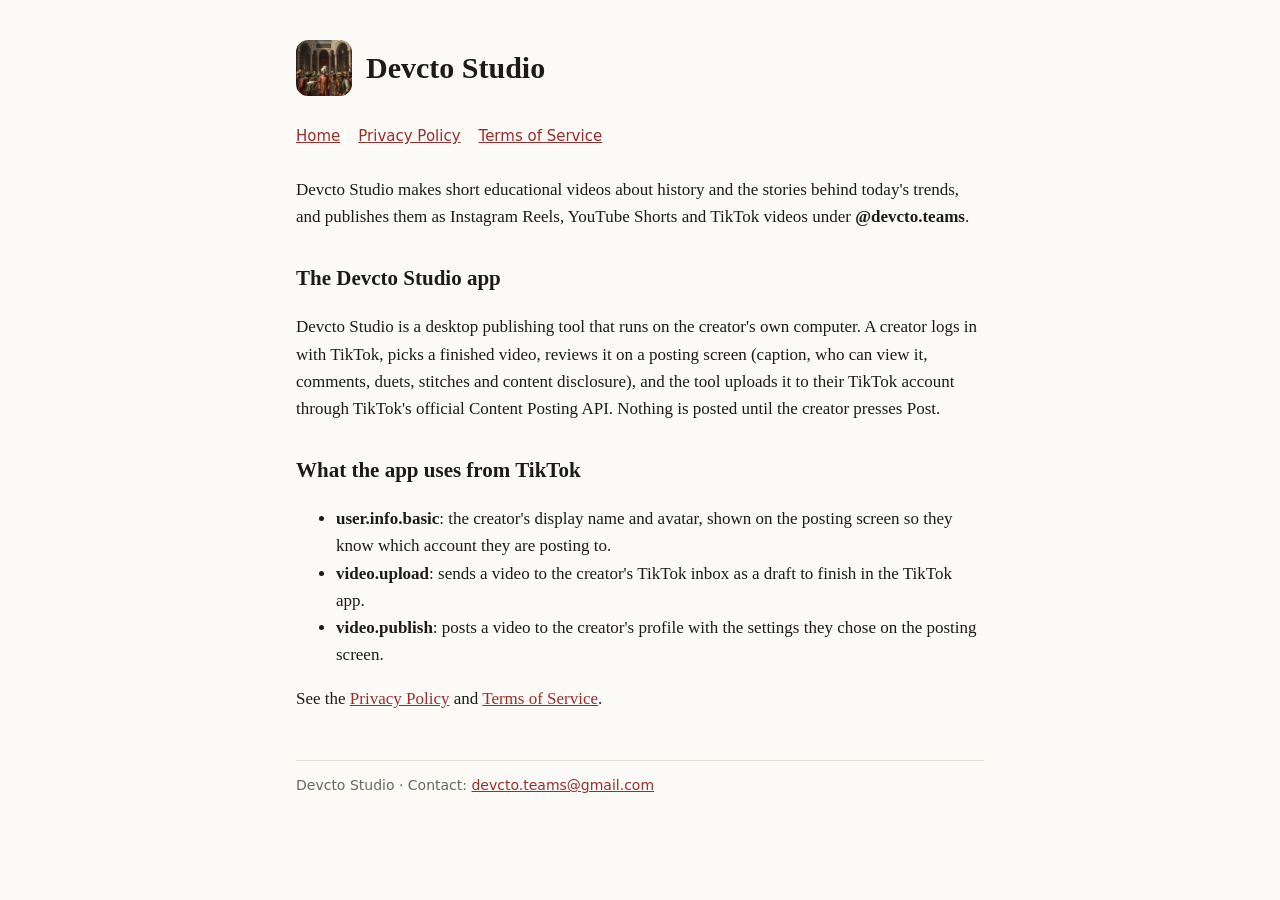
==== index.html @ e2c8f48f "Devcto Studio website: home, privacy policy, terms of service Co-Authored-By: Claude Opus 5.5 <norep" ====
<!doctype html><html lang="en"><head><meta charset="utf-8"><meta name="viewport" content="width=device-width,initial-scale=1"><title>Devcto Studio</title><link rel="stylesheet" href="/style.css"><link rel="icon" href="/icon.png"></head><body><main><header><img src="/icon.png" alt=""><h1>Devcto Studio</h1></header><nav><a href="/">Home</a><a href="/privacy.html">Privacy Policy</a><a href="/terms.html">Terms of Service</a></nav>
<p>Devcto Studio makes short educational videos about history and the stories behind today's trends, and publishes them as Instagram Reels, YouTube Shorts and TikTok videos under <strong>@devcto.teams</strong>.</p>
<h2>The Devcto Studio app</h2>
<p>Devcto Studio is a desktop publishing tool that runs on the creator's own computer. A creator logs in with TikTok, picks a finished video, reviews it on a posting screen (caption, who can view it, comments, duets, stitches and content disclosure), and the tool uploads it to their TikTok account through TikTok's official Content Posting API. Nothing is posted until the creator presses Post.</p>
<h2>What the app uses from TikTok</h2>
<ul><li><strong>user.info.basic</strong>: the creator's display name and avatar, shown on the posting screen so they know which account they are posting to.</li>
<li><strong>video.upload</strong>: sends a video to the creator's TikTok inbox as a draft to finish in the TikTok app.</li>
<li><strong>video.publish</strong>: posts a video to the creator's profile with the settings they chose on the posting screen.</li></ul>
<p>See the <a href="/privacy.html">Privacy Policy</a> and <a href="/terms.html">Terms of Service</a>.</p>
<footer>Devcto Studio · Contact: <a href="mailto:devcto.teams@gmail.com">devcto.teams@gmail.com</a></footer></main></body></html>
---- style.css ----
:root{--bg:#fbfaf7;--fg:#1d1b18;--muted:#6b665e;--accent:#9b2c2c;--line:#e6e1d8}
@media (prefers-color-scheme:dark){:root{--bg:#141311;--fg:#ece8e1;--muted:#a39d93;--accent:#e07a6a;--line:#2c2a26}}
*{box-sizing:border-box}body{margin:0;background:var(--bg);color:var(--fg);font:17px/1.6 Georgia,"Times New Roman",serif}
main{max-width:720px;margin:0 auto;padding:40px 16px 64px}
header{display:flex;gap:14px;align-items:center;margin-bottom:28px}header img{width:56px;height:56px;border-radius:12px;object-fit:cover}
h1{font-size:30px;line-height:1.2;margin:0}h2{font-size:21px;margin-top:32px}a{color:var(--accent)}
nav{display:flex;gap:18px;flex-wrap:wrap;margin:8px 0 28px;font-family:system-ui,sans-serif;font-size:15px}
.muted{color:var(--muted)}footer{margin-top:48px;padding-top:16px;border-top:1px solid var(--line);font:14px system-ui,sans-serif;color:var(--muted)}
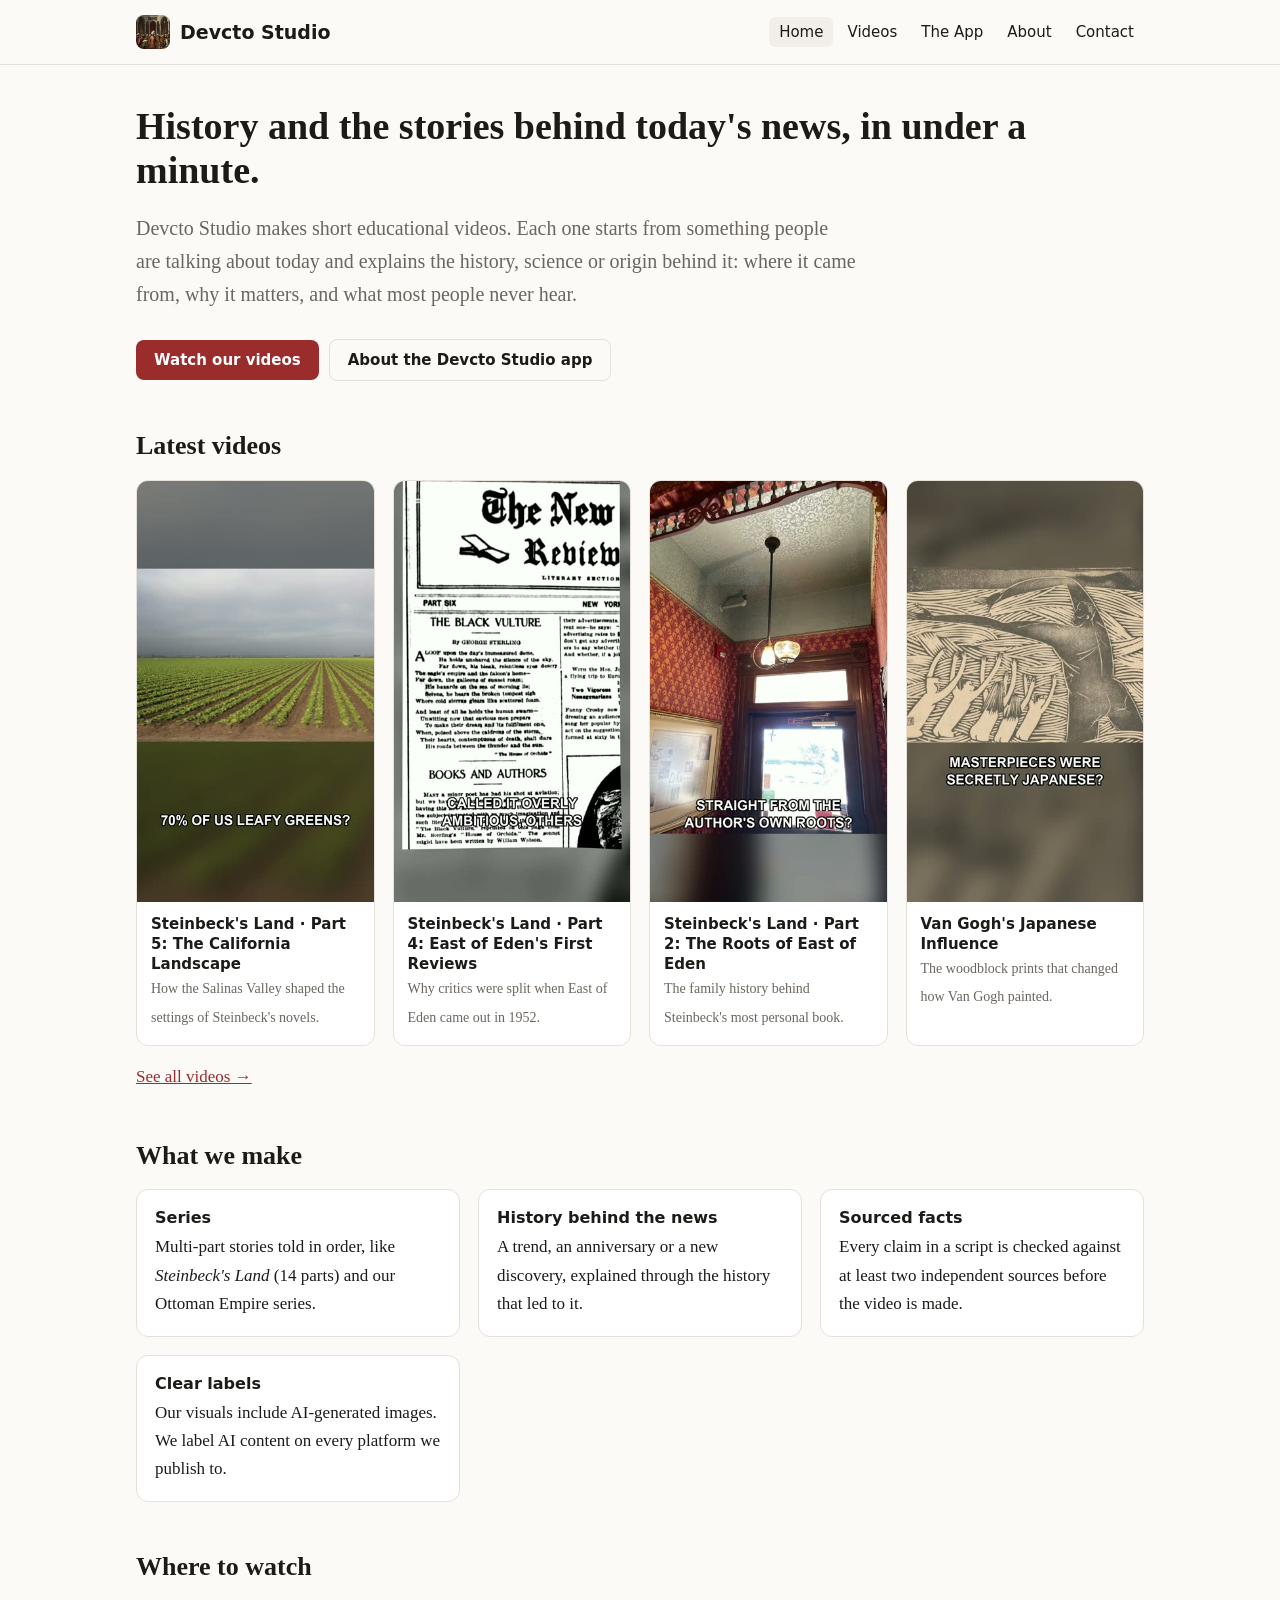
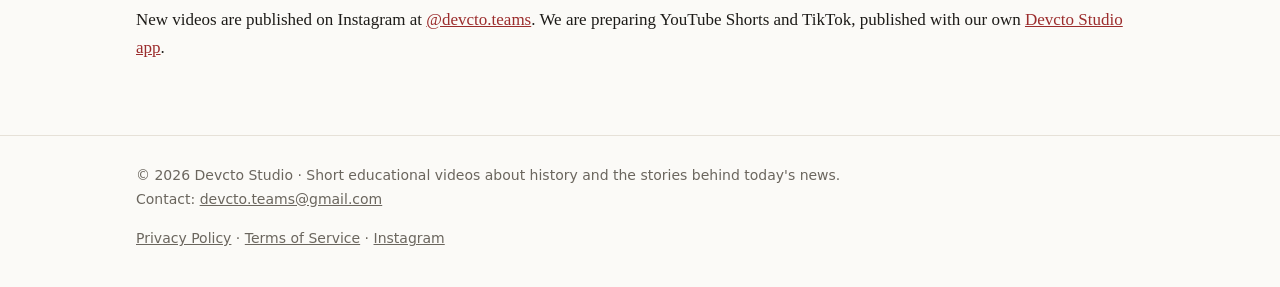
==== commit a2ae82d8: "Full website: videos, app, about, contact pages; complete Privacy Policy and Terms of Service Co-Aut" ====
--- a/index.html
+++ b/index.html
@@ -1,10 +1,38 @@
-<!doctype html><html lang="en"><head><meta charset="utf-8"><meta name="viewport" content="width=device-width,initial-scale=1"><title>Devcto Studio</title><link rel="stylesheet" href="/style.css"><link rel="icon" href="/icon.png"></head><body><main><header><img src="/icon.png" alt=""><h1>Devcto Studio</h1></header><nav><a href="/">Home</a><a href="/privacy.html">Privacy Policy</a><a href="/terms.html">Terms of Service</a></nav>
-<p>Devcto Studio makes short educational videos about history and the stories behind today's trends, and publishes them as Instagram Reels, YouTube Shorts and TikTok videos under <strong>@devcto.teams</strong>.</p>
-<h2>The Devcto Studio app</h2>
-<p>Devcto Studio is a desktop publishing tool that runs on the creator's own computer. A creator logs in with TikTok, picks a finished video, reviews it on a posting screen (caption, who can view it, comments, duets, stitches and content disclosure), and the tool uploads it to their TikTok account through TikTok's official Content Posting API. Nothing is posted until the creator presses Post.</p>
-<h2>What the app uses from TikTok</h2>
-<ul><li><strong>user.info.basic</strong>: the creator's display name and avatar, shown on the posting screen so they know which account they are posting to.</li>
-<li><strong>video.upload</strong>: sends a video to the creator's TikTok inbox as a draft to finish in the TikTok app.</li>
-<li><strong>video.publish</strong>: posts a video to the creator's profile with the settings they chose on the posting screen.</li></ul>
-<p>See the <a href="/privacy.html">Privacy Policy</a> and <a href="/terms.html">Terms of Service</a>.</p>
-<footer>Devcto Studio · Contact: <a href="mailto:devcto.teams@gmail.com">devcto.teams@gmail.com</a></footer></main></body></html>
+<!doctype html>
+<html lang="en"><head><meta charset="utf-8"><meta name="viewport" content="width=device-width,initial-scale=1">
+<title>Devcto Studio · History behind the news in under a minute</title><meta name="description" content="Short educational videos about history and the stories behind today's news.">
+<link rel="stylesheet" href="style.css"><link rel="icon" href="icon.png"></head>
+<body>
+<header class="site-head"><div class="wrap"><a class="logo" href="index.html"><img src="icon.png" alt="">Devcto Studio</a>
+<nav><a href="index.html" class=on>Home</a><a href="videos.html">Videos</a><a href="app.html">The App</a><a href="about.html">About</a><a href="contact.html">Contact</a></nav></div></header>
+<main><div class="wrap">
+
+<h1>History and the stories behind today's news, in under a minute.</h1>
+<p class="lead">Devcto Studio makes short educational videos. Each one starts from something people are talking about
+today and explains the history, science or origin behind it: where it came from, why it matters, and what most people
+never hear.</p>
+<a class="btn" href="videos.html">Watch our videos</a><a class="btn ghost" href="app.html">About the Devcto Studio app</a>
+
+<h2>Latest videos</h2>
+<div class="grid"><div class="card"><a href="https://www.instagram.com/reel/DeRMbB8lAHB/" target="_blank" rel="noopener"><img src="img/2026-10-09-S1.jpg" alt="" loading="lazy"><div class="t"><b>Steinbeck's Land · Part 5: The California Landscape</b><span>How the Salinas Valley shaped the settings of Steinbeck's novels.</span></div></a></div><div class="card"><a href="https://www.instagram.com/reel/DePKTs5DAkZ/" target="_blank" rel="noopener"><img src="img/2026-10-08-S2.jpg" alt="" loading="lazy"><div class="t"><b>Steinbeck's Land · Part 4: East of Eden's First Reviews</b><span>Why critics were split when East of Eden came out in 1952.</span></div></a></div><div class="card"><a href="https://www.instagram.com/reel/DeMeJN1EvS9/" target="_blank" rel="noopener"><img src="img/2026-10-07-S2.jpg" alt="" loading="lazy"><div class="t"><b>Steinbeck's Land · Part 2: The Roots of East of Eden</b><span>The family history behind Steinbeck's most personal book.</span></div></a></div><div class="card"><a href="https://www.instagram.com/reel/DeJd1I7D_xp/" target="_blank" rel="noopener"><img src="img/2026-10-06-S1.jpg" alt="" loading="lazy"><div class="t"><b>Van Gogh's Japanese Influence</b><span>The woodblock prints that changed how Van Gogh painted.</span></div></a></div></div>
+<p><a href="videos.html">See all videos →</a></p>
+
+<h2>What we make</h2>
+<div class="feat">
+<div><b>Series</b>Multi-part stories told in order, like <em>Steinbeck's Land</em> (14 parts) and our Ottoman Empire series.</div>
+<div><b>History behind the news</b>A trend, an anniversary or a new discovery, explained through the history that led to it.</div>
+<div><b>Sourced facts</b>Every claim in a script is checked against at least two independent sources before the video is made.</div>
+<div><b>Clear labels</b>Our visuals include AI-generated images. We label AI content on every platform we publish to.</div>
+</div>
+
+<h2>Where to watch</h2>
+<p>New videos are published on Instagram at <a href="https://www.instagram.com/devcto.teams/">@devcto.teams</a>. We are preparing YouTube Shorts and
+TikTok, published with our own <a href="app.html">Devcto Studio app</a>.</p>
+
+</div></main>
+<footer><div class="wrap">
+<div>© 2026 Devcto Studio · Short educational videos about history and the stories behind today's news.<br>
+Contact: <a href="mailto:devcto.teams@gmail.com">devcto.teams@gmail.com</a></div>
+<div><a href="privacy.html">Privacy Policy</a> · <a href="terms.html">Terms of Service</a> · <a href="https://www.instagram.com/devcto.teams/">Instagram</a></div>
+</div></footer>
+</body></html>
--- a/style.css
+++ b/style.css
@@ -1,8 +1,31 @@
-:root{--bg:#fbfaf7;--fg:#1d1b18;--muted:#6b665e;--accent:#9b2c2c;--line:#e6e1d8}
-@media (prefers-color-scheme:dark){:root{--bg:#141311;--fg:#ece8e1;--muted:#a39d93;--accent:#e07a6a;--line:#2c2a26}}
-*{box-sizing:border-box}body{margin:0;background:var(--bg);color:var(--fg);font:17px/1.6 Georgia,"Times New Roman",serif}
-main{max-width:720px;margin:0 auto;padding:40px 16px 64px}
-header{display:flex;gap:14px;align-items:center;margin-bottom:28px}header img{width:56px;height:56px;border-radius:12px;object-fit:cover}
-h1{font-size:30px;line-height:1.2;margin:0}h2{font-size:21px;margin-top:32px}a{color:var(--accent)}
-nav{display:flex;gap:18px;flex-wrap:wrap;margin:8px 0 28px;font-family:system-ui,sans-serif;font-size:15px}
-.muted{color:var(--muted)}footer{margin-top:48px;padding-top:16px;border-top:1px solid var(--line);font:14px system-ui,sans-serif;color:var(--muted)}
+:root{--bg:#fbfaf7;--card:#ffffff;--fg:#1d1b18;--muted:#6b665e;--accent:#9b2c2c;--line:#e6e1d8;--soft:#f3efe8}
+@media (prefers-color-scheme:dark){:root{--bg:#141311;--card:#1c1b19;--fg:#ece8e1;--muted:#a39d93;--accent:#e58a7b;--line:#2c2a26;--soft:#22201d}}
+*{box-sizing:border-box}html{-webkit-text-size-adjust:100%}
+body{margin:0;background:var(--bg);color:var(--fg);font:17px/1.65 Georgia,"Times New Roman",serif}
+a{color:var(--accent)}img{max-width:100%;display:block}
+.wrap{max-width:1040px;margin:0 auto;padding:0 16px}
+.site-head{border-bottom:1px solid var(--line);background:var(--bg);position:sticky;top:0;z-index:5}
+.site-head .wrap{display:flex;align-items:center;justify-content:space-between;gap:16px;min-height:64px;flex-wrap:wrap}
+.logo{display:flex;align-items:center;gap:10px;text-decoration:none;color:var(--fg);font:700 19px system-ui,sans-serif}
+.logo img{width:34px;height:34px;border-radius:8px;object-fit:cover}
+nav{display:flex;gap:4px;flex-wrap:wrap;font:15px system-ui,sans-serif}
+nav a{text-decoration:none;color:var(--fg);padding:6px 10px;border-radius:6px}nav a.on,nav a:hover{background:var(--soft)}
+main{padding:40px 0 56px}h1{font-size:38px;line-height:1.15;margin:0 0 14px}h2{font-size:26px;margin:44px 0 12px}
+h3{font-size:19px;margin:26px 0 8px}.lead{font-size:20px;color:var(--muted);max-width:720px}
+.muted{color:var(--muted)}.prose{max-width:760px}.prose li{margin:6px 0}
+.btn{display:inline-block;font:600 15px system-ui,sans-serif;padding:11px 18px;border-radius:8px;background:var(--accent);color:#fff;text-decoration:none;margin:8px 10px 0 0}
+.btn.ghost{background:transparent;color:var(--fg);border:1px solid var(--line)}
+.grid{display:grid;grid-template-columns:repeat(auto-fill,minmax(220px,1fr));gap:18px}
+.card{background:var(--card);border:1px solid var(--line);border-radius:12px;overflow:hidden}
+.card a{color:inherit;text-decoration:none}.card img{aspect-ratio:9/16;object-fit:cover;width:100%}
+.card .t{padding:12px 14px 14px}.card .t b{display:block;font:600 15px/1.35 system-ui,sans-serif}.card .t span{font-size:14px;color:var(--muted)}
+.feat{display:grid;grid-template-columns:repeat(auto-fit,minmax(240px,1fr));gap:18px;margin-top:10px}
+.feat div{background:var(--card);border:1px solid var(--line);border-radius:12px;padding:18px}
+.feat b{font:600 16px system-ui,sans-serif;display:block;margin-bottom:6px}
+.shot{border:1px solid var(--line);border-radius:12px;margin:18px 0}
+ol.steps li{margin:10px 0}table{border-collapse:collapse;width:100%;font-size:16px;margin:12px 0}
+th,td{border:1px solid var(--line);padding:9px 11px;text-align:left;vertical-align:top}th{background:var(--soft);font-family:system-ui,sans-serif;font-size:14px}
+.toc{background:var(--soft);border-radius:10px;padding:14px 18px;font:15px/1.7 system-ui,sans-serif}.toc ol{margin:0;padding-left:20px}
+footer{border-top:1px solid var(--line);padding:28px 0 36px;font:14px/1.7 system-ui,sans-serif;color:var(--muted)}
+footer .wrap{display:flex;justify-content:space-between;gap:16px;flex-wrap:wrap}footer a{color:var(--muted)}
+@media(max-width:600px){h1{font-size:30px}.lead{font-size:18px}}
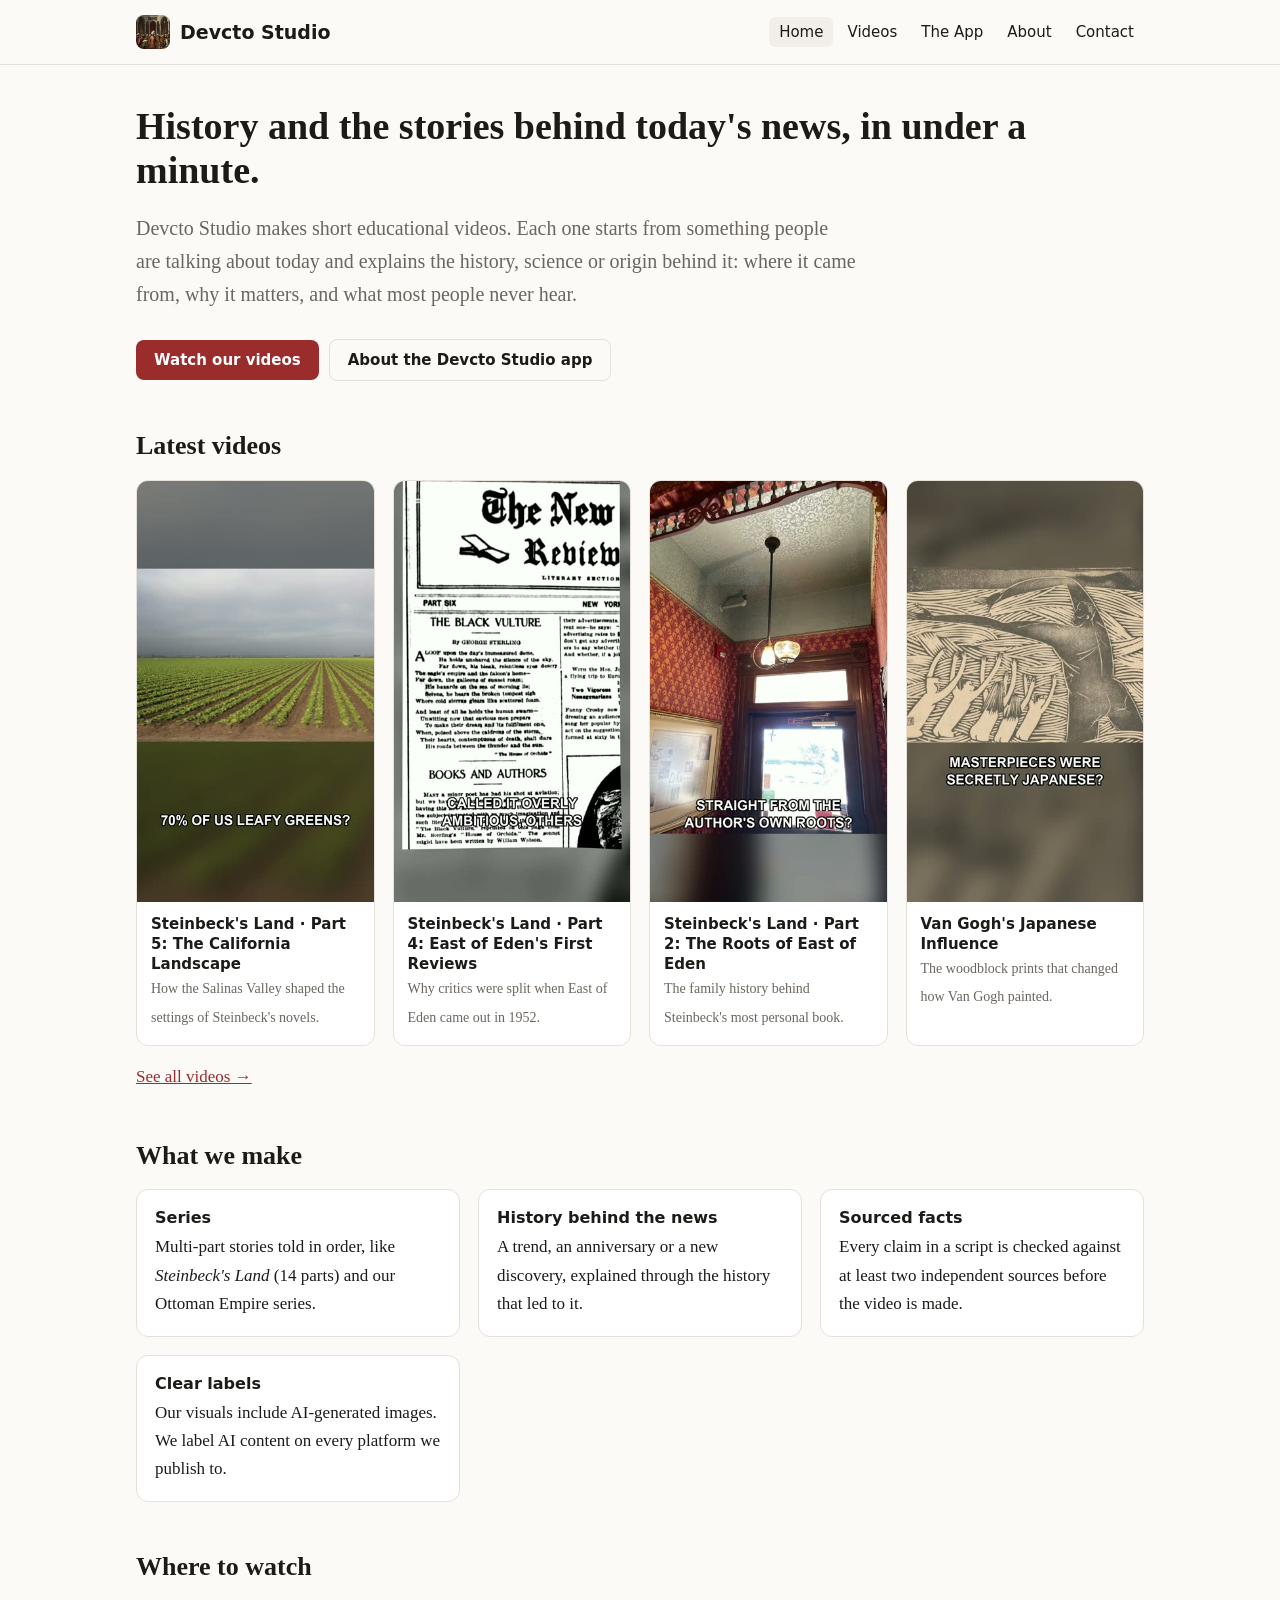
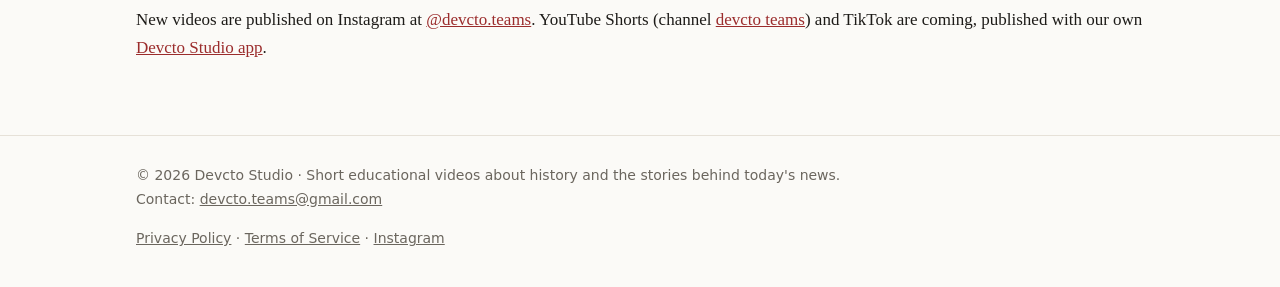
==== commit 8bc80551: "Cover YouTube API Services in the app page, Privacy Policy and Terms Co-Authored-By: Claude Opus 5.5" ====
--- a/index.html
+++ b/index.html
@@ -26,8 +26,9 @@
 </div>
 
 <h2>Where to watch</h2>
-<p>New videos are published on Instagram at <a href="https://www.instagram.com/devcto.teams/">@devcto.teams</a>. We are preparing YouTube Shorts and
-TikTok, published with our own <a href="app.html">Devcto Studio app</a>.</p>
+<p>New videos are published on Instagram at <a href="https://www.instagram.com/devcto.teams/">@devcto.teams</a>. YouTube Shorts (channel
+<a href="https://www.youtube.com/channel/UCLIt8TrxJldDIqvrP09hUlw">devcto teams</a>) and TikTok are coming, published
+with our own <a href="app.html">Devcto Studio app</a>.</p>
 
 </div></main>
 <footer><div class="wrap">
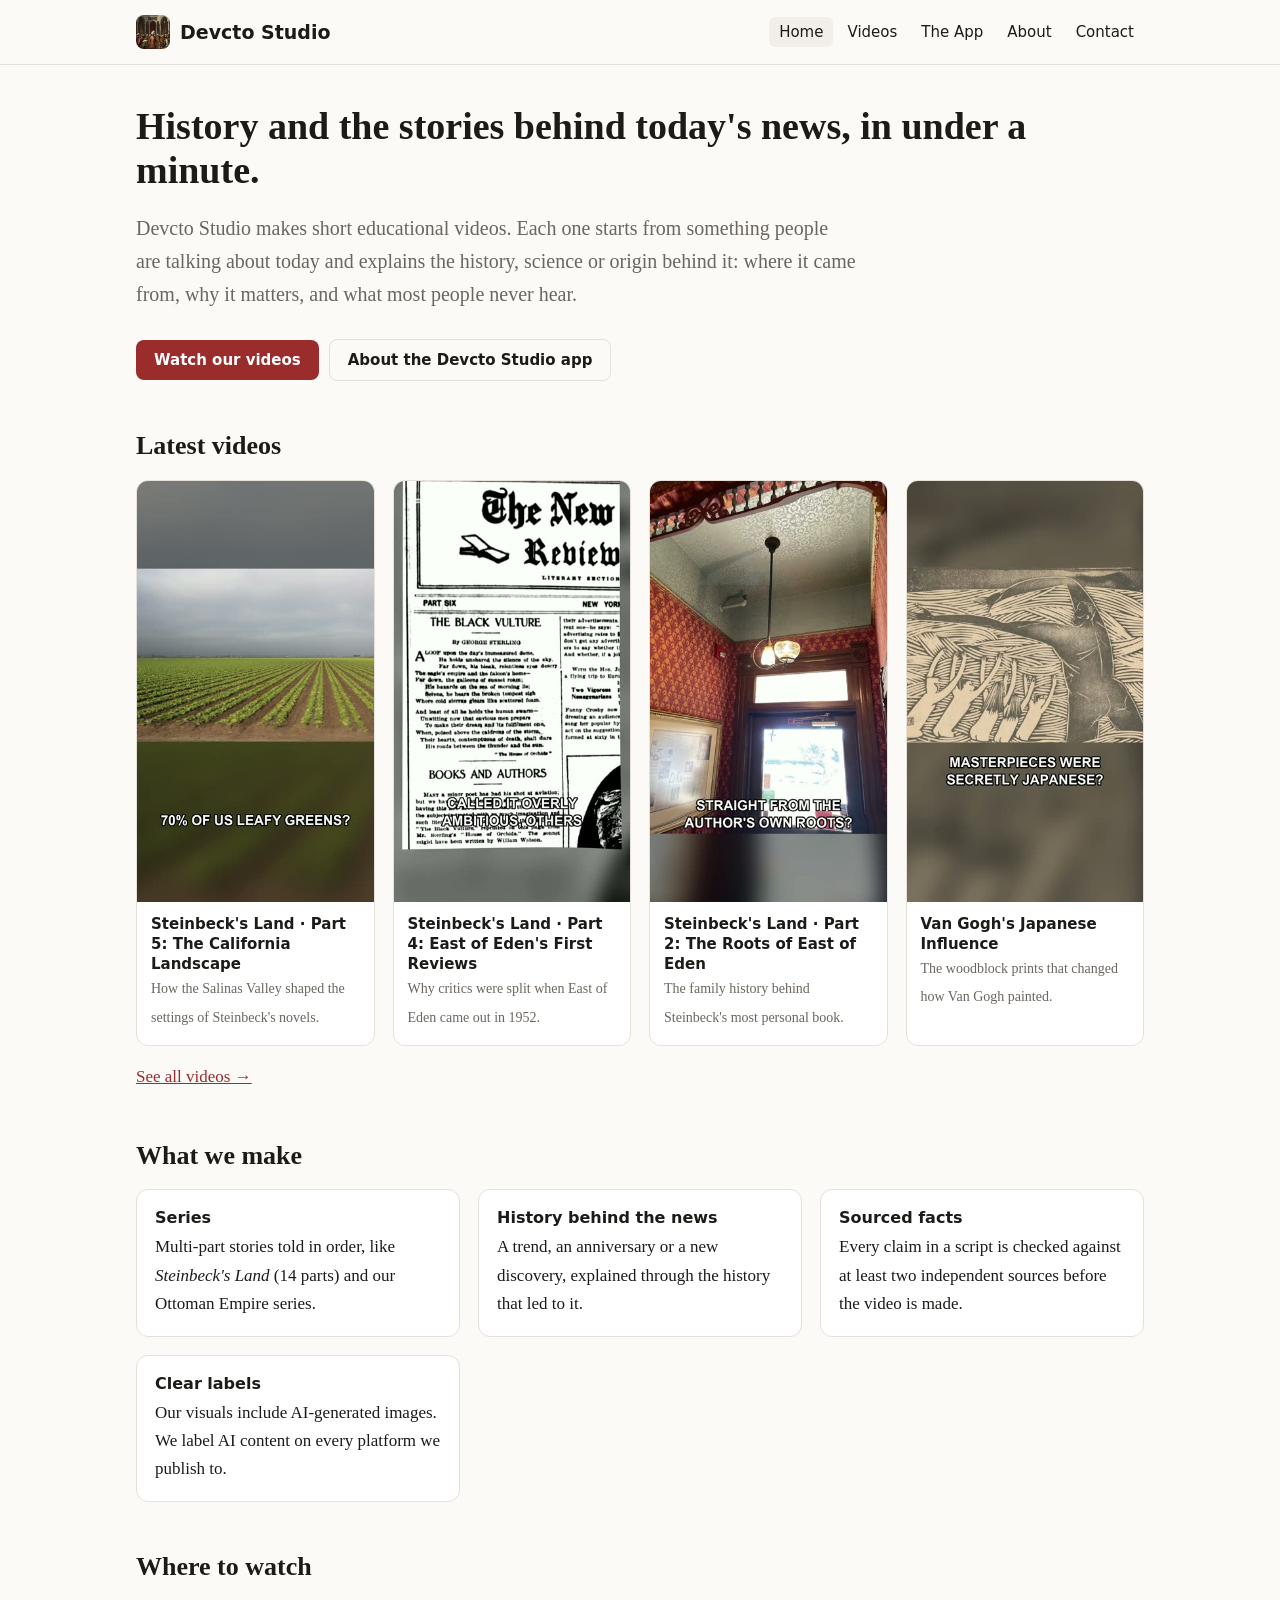
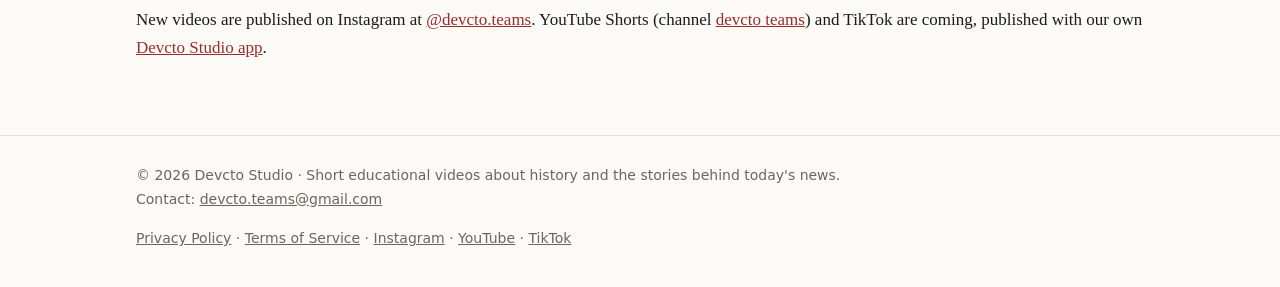
==== commit 6e89d105: "Add History, Drawn links page; link YouTube and TikTok in every footer Co-Authored-By: Claude Opus 5" ====
--- a/index.html
+++ b/index.html
@@ -34,6 +34,6 @@
 <footer><div class="wrap">
 <div>© 2026 Devcto Studio · Short educational videos about history and the stories behind today's news.<br>
 Contact: <a href="mailto:devcto.teams@gmail.com">devcto.teams@gmail.com</a></div>
-<div><a href="privacy.html">Privacy Policy</a> · <a href="terms.html">Terms of Service</a> · <a href="https://www.instagram.com/devcto.teams/">Instagram</a></div>
+<div><a href="privacy.html">Privacy Policy</a> · <a href="terms.html">Terms of Service</a> · <a href="https://www.instagram.com/devcto.teams/">Instagram</a> · <a href="https://www.youtube.com/channel/UCLIt8TrxJldDIqvrP09hUlw?sub_confirmation=1">YouTube</a> · <a href="https://www.tiktok.com/@devcto.teams">TikTok</a></div>
 </div></footer>
 </body></html>
